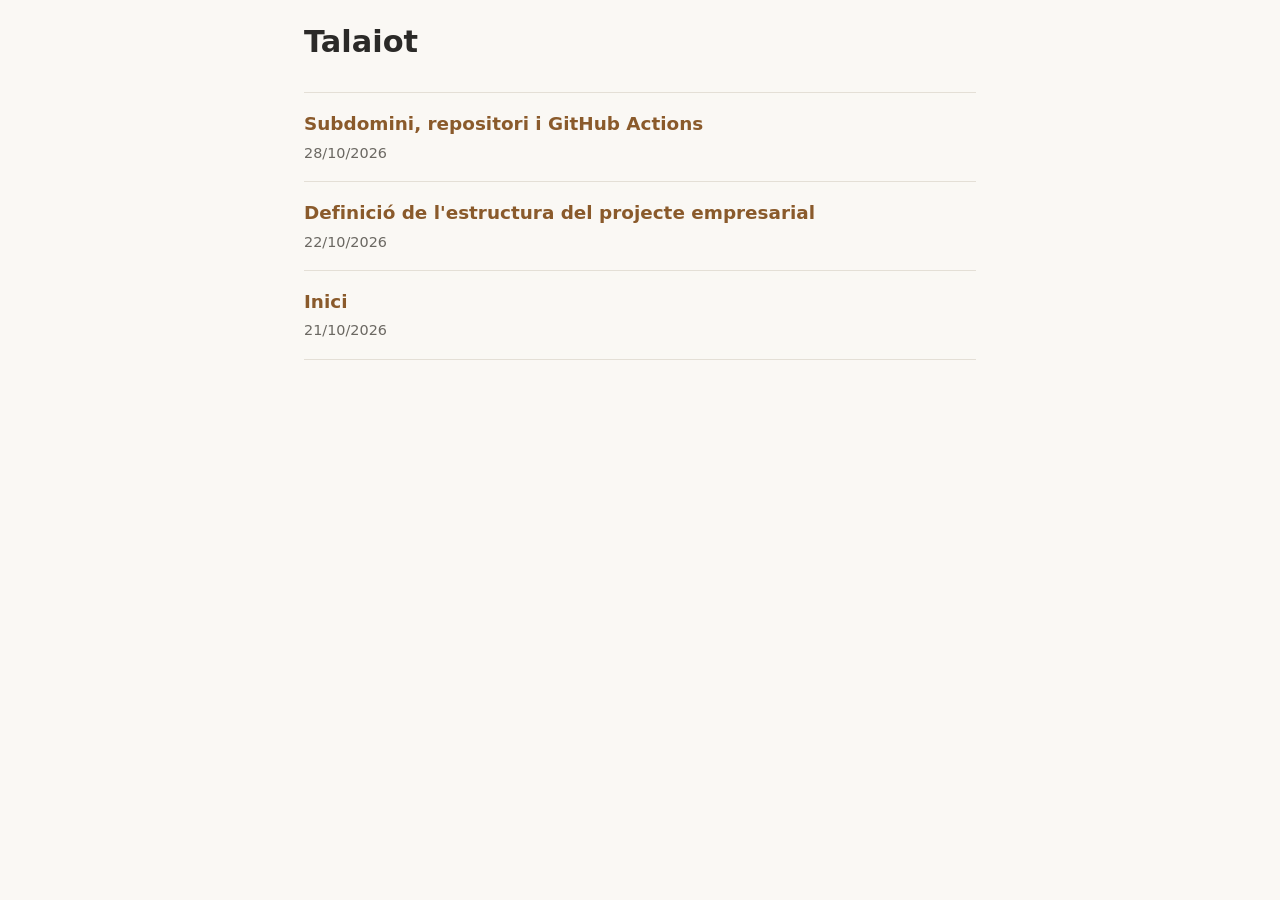
==== index.html @ c41f38fe "Afegeix post del subdomini i GitHub Actions; estils per al blog" ====
<!DOCTYPE html>
<html lang="ca">
<head>
<meta charset="UTF-8">
<meta name="viewport" content="width=device-width, initial-scale=1">
<title>Talaiot - IBEmpren</title>
<link rel="stylesheet" href="blog/style.css">
</head>
<body>
<main class="blog">
<h1>Talaiot</h1>
<ul class="llista-posts">
  <li><a href="blog/2026-10-28-subdomini-github/index.html">Subdomini, repositori i GitHub Actions</a> <small>28/10/2026</small></li>
  <li><a href="blog/2026-10-22-estructura-projecte/index.html">Definició de l&#x27;estructura del projecte empresarial</a> <small>22/10/2026</small></li>
  <li><a href="blog/2026-10-21-inici/index.html">Inici</a> <small>21/10/2026</small></li>
</ul>
</main>
</body>
</html>
---- blog/style.css ----
/* Estils compartits de la pàgina del blog i dels posts. */

:root {
  --fons: #faf8f4;
  --text: #2b2a28;
  --text-suau: #6b6862;
  --accent: #8a5a2b;
  --linia: #e4dfd6;
  --amplada: 42rem;
}

@media (prefers-color-scheme: dark) {
  :root:not([data-theme="light"]) {
    --fons: #1c1b19;
    --text: #ece8e1;
    --text-suau: #a7a197;
    --accent: #d9a46b;
    --linia: #3a3733;
  }
}

:root[data-theme="dark"] {
  --fons: #1c1b19;
  --text: #ece8e1;
  --text-suau: #a7a197;
  --accent: #d9a46b;
  --linia: #3a3733;
}

* {
  box-sizing: border-box;
}

body {
  margin: 0;
  padding: 1rem;
  background: var(--fons);
  color: var(--text);
  font-family: system-ui, -apple-system, "Segoe UI", Roboto, sans-serif;
  line-height: 1.6;
}

main,
.blog {
  max-width: var(--amplada);
  margin: 0 auto;
}

h1 {
  font-size: 1.9rem;
  line-height: 1.2;
  margin: 0.5rem 0 0.25rem;
}

a {
  color: var(--accent);
}

.tornar {
  margin: 1rem 0 2rem;
  font-size: 0.95rem;
}

.data,
small {
  color: var(--text-suau);
  font-size: 0.9rem;
}

.llista-posts {
  list-style: none;
  padding: 0;
  margin: 2rem 0 0;
}

.llista-posts li {
  border-top: 1px solid var(--linia);
  padding: 1rem 0;
}

.llista-posts li:last-child {
  border-bottom: 1px solid var(--linia);
}

.llista-posts a {
  font-size: 1.15rem;
  font-weight: 600;
  text-decoration: none;
}

.llista-posts a:hover {
  text-decoration: underline;
}

.llista-posts small {
  display: block;
  margin-top: 0.2rem;
}

figure {
  margin: 1.5rem 0;
}

figure img {
  display: block;
  width: 100%;
  height: auto;
  border-radius: 6px;
}

figcaption {
  color: var(--text-suau);
  font-size: 0.9rem;
  margin-top: 0.4rem;
}

code {
  background: var(--linia);
  border-radius: 4px;
  padding: 0.1rem 0.35rem;
  font-size: 0.92em;
}

.avis {
  background: var(--linia);
  border-left: 4px solid var(--accent);
  border-radius: 6px;
  padding: 0.8rem 1rem;
  margin: 1.5rem 0;
}

.passos {
  counter-reset: pas;
  list-style: none;
  padding: 0;
}

.passos li {
  counter-increment: pas;
  position: relative;
  padding: 0.6rem 0 0.6rem 2.6rem;
}

.passos li::before {
  content: counter(pas);
  position: absolute;
  left: 0;
  top: 0.5rem;
  width: 1.8rem;
  height: 1.8rem;
  border-radius: 50%;
  background: var(--accent);
  color: var(--fons);
  font-weight: 700;
  text-align: center;
  line-height: 1.8rem;
}
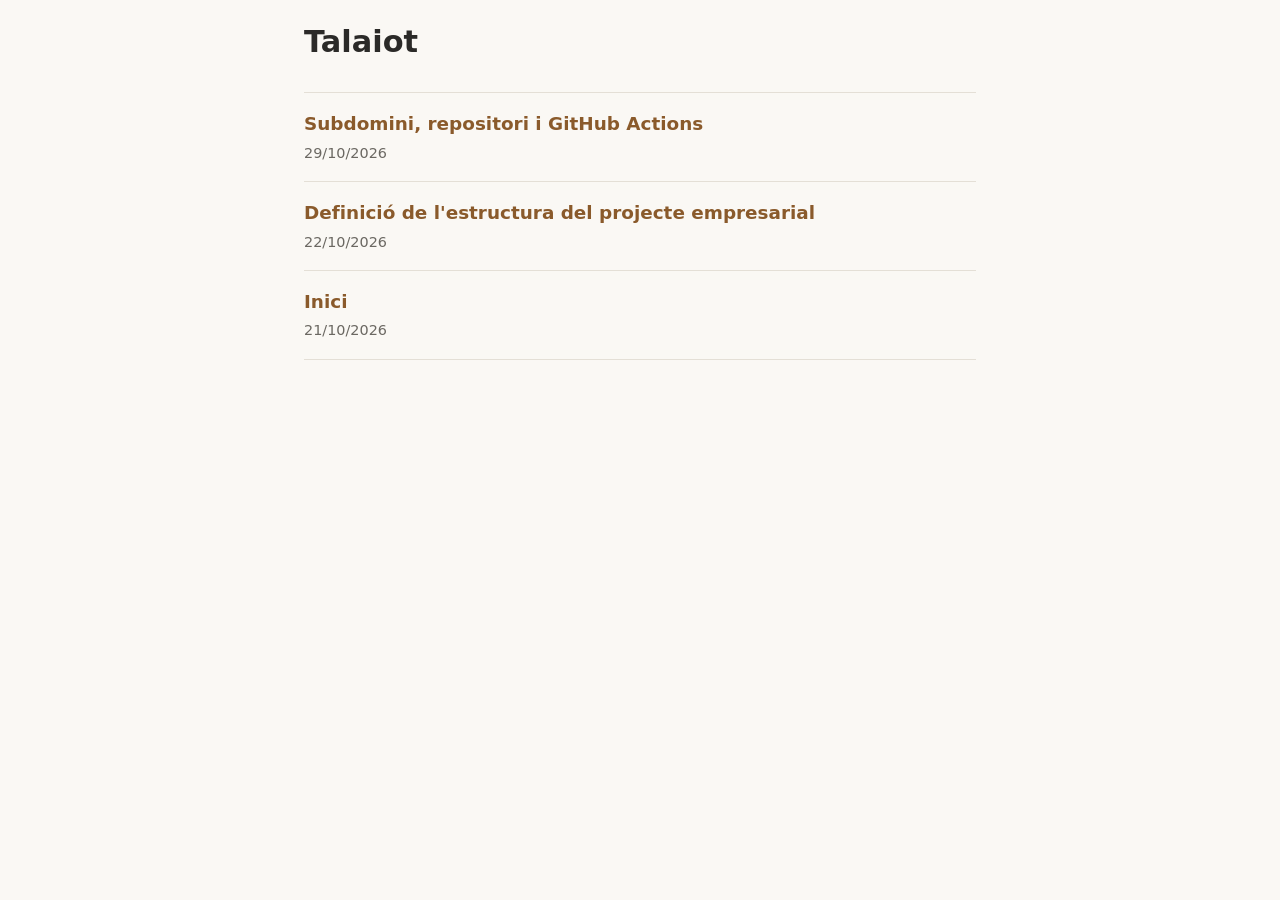
==== commit 716699d2: "Regenera l'índex del blog [skip ci]" ====
--- a/index.html
+++ b/index.html
@@ -10,7 +10,7 @@
 <main class="blog">
 <h1>Talaiot</h1>
 <ul class="llista-posts">
-  <li><a href="blog/2026-10-28-subdomini-github/index.html">Subdomini, repositori i GitHub Actions</a> <small>28/10/2026</small></li>
+  <li><a href="blog/2026-10-28-subdomini-github/index.html">Subdomini, repositori i GitHub Actions</a> <small>29/10/2026</small></li>
   <li><a href="blog/2026-10-22-estructura-projecte/index.html">Definició de l&#x27;estructura del projecte empresarial</a> <small>22/10/2026</small></li>
   <li><a href="blog/2026-10-21-inici/index.html">Inici</a> <small>21/10/2026</small></li>
 </ul>
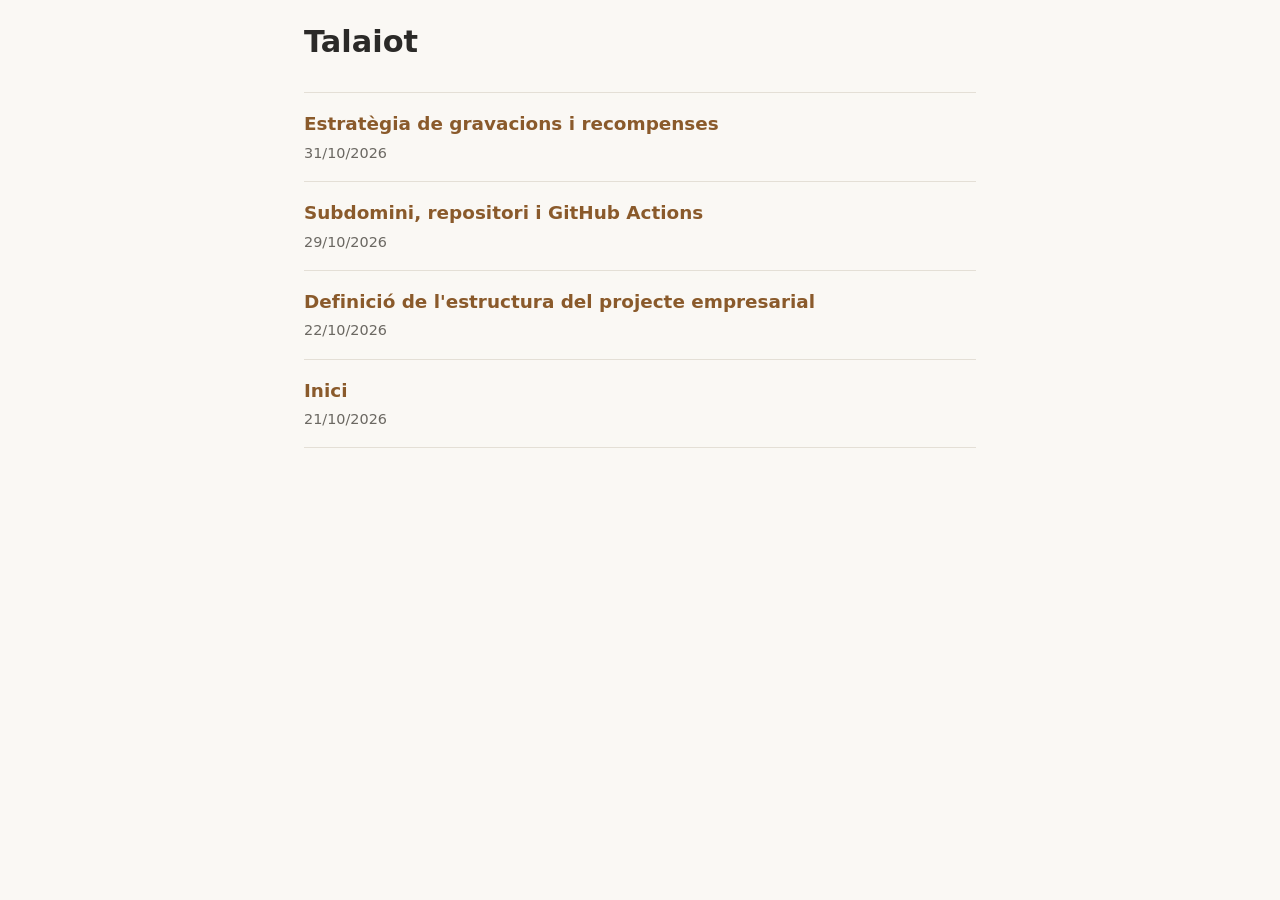
==== commit a9bbc3bd: "nou post" ====
--- a/index.html
+++ b/index.html
@@ -10,6 +10,7 @@
 <main class="blog">
 <h1>Talaiot</h1>
 <ul class="llista-posts">
+  <li><a href="blog/2026-10-31-estrategia-gravacions/index.html">Estratègia de gravacions i recompenses</a> <small>31/10/2026</small></li>
   <li><a href="blog/2026-10-28-subdomini-github/index.html">Subdomini, repositori i GitHub Actions</a> <small>29/10/2026</small></li>
   <li><a href="blog/2026-10-22-estructura-projecte/index.html">Definició de l&#x27;estructura del projecte empresarial</a> <small>22/10/2026</small></li>
   <li><a href="blog/2026-10-21-inici/index.html">Inici</a> <small>21/10/2026</small></li>
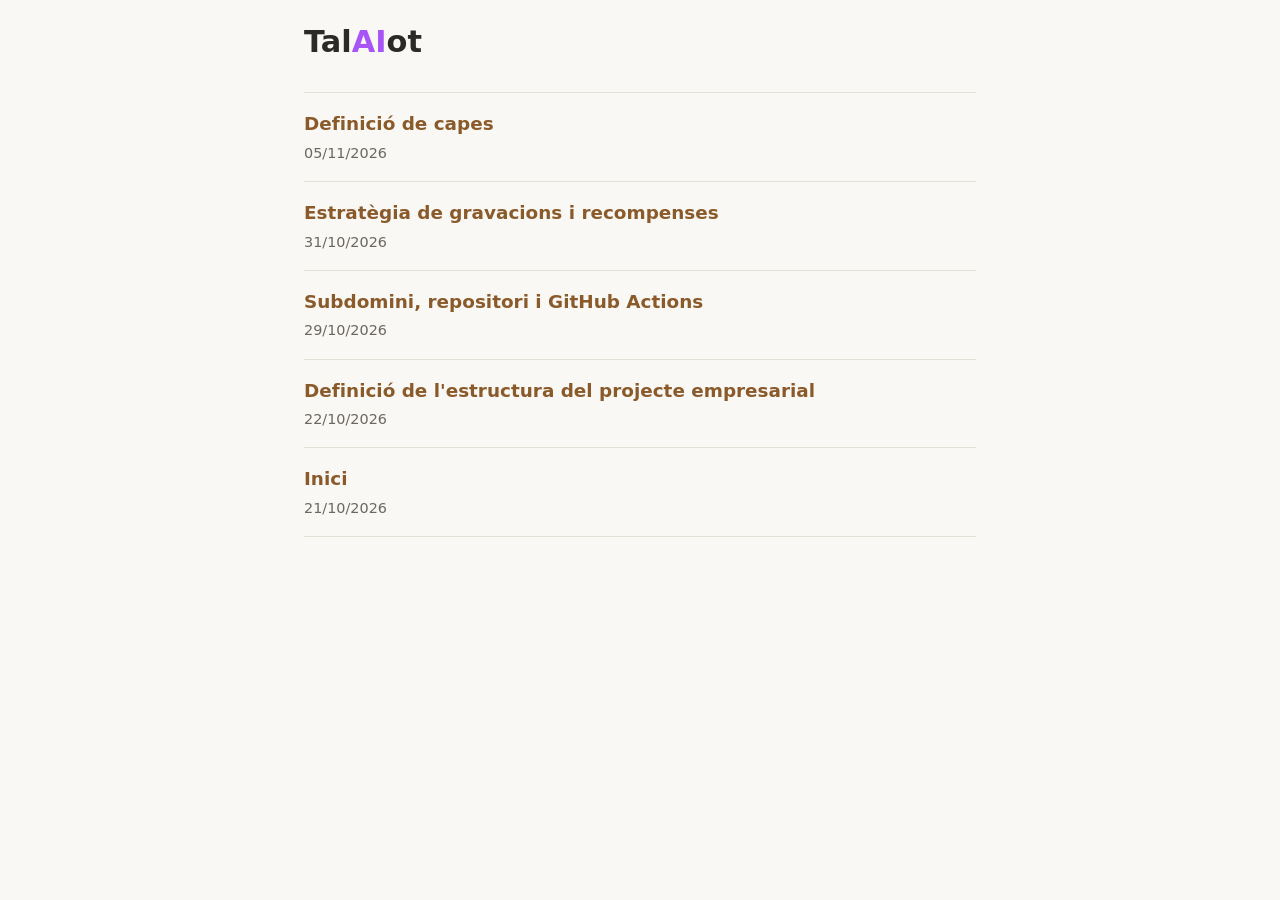
==== commit c2a0e607: "Coses Gemini" ====
--- a/index.html
+++ b/index.html
@@ -3,13 +3,14 @@
 <head>
 <meta charset="UTF-8">
 <meta name="viewport" content="width=device-width, initial-scale=1">
-<title>Talaiot - IBEmpren</title>
+<title>TalAIot - IBEmpren</title>
 <link rel="stylesheet" href="blog/style.css">
 </head>
 <body>
 <main class="blog">
-<h1>Talaiot</h1>
+<h1>Tal<span style="color: #a855f7; font-weight: 800;">AI</span>ot</h1>
 <ul class="llista-posts">
+  <li><a href="blog/2026-11-05-definicio-capes/index.html">Definició de capes</a> <small>05/11/2026</small></li>
   <li><a href="blog/2026-10-31-estrategia-gravacions/index.html">Estratègia de gravacions i recompenses</a> <small>31/10/2026</small></li>
   <li><a href="blog/2026-10-28-subdomini-github/index.html">Subdomini, repositori i GitHub Actions</a> <small>29/10/2026</small></li>
   <li><a href="blog/2026-10-22-estructura-projecte/index.html">Definició de l&#x27;estructura del projecte empresarial</a> <small>22/10/2026</small></li>
--- a/blog/style.css
+++ b/blog/style.css
@@ -121,6 +121,11 @@
   font-size: 0.92em;
 }
 
+.ai {
+  color: #a855f7;
+  font-weight: 800;
+}
+
 .avis {
   background: var(--linia);
   border-left: 4px solid var(--accent);
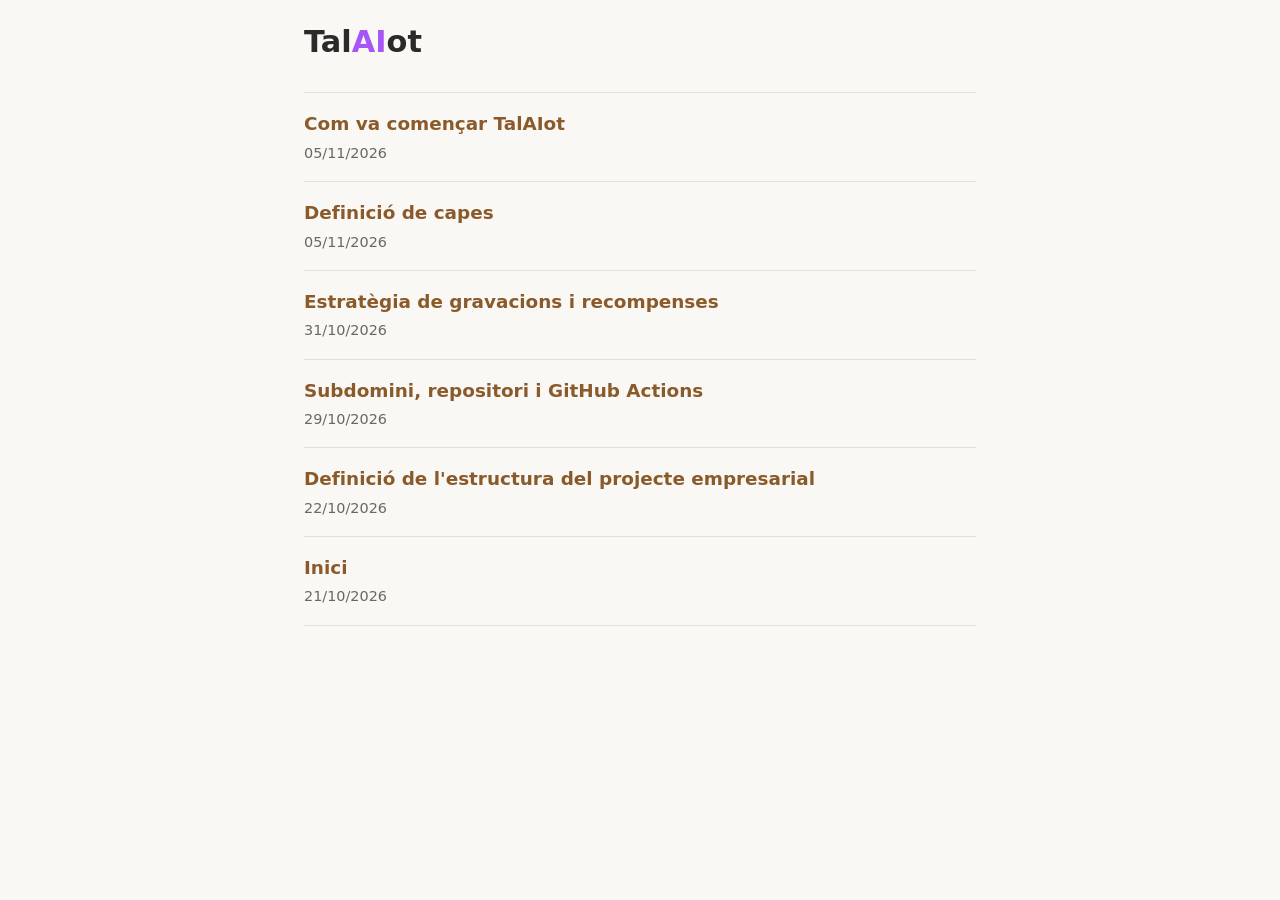
==== commit 57b3d5ad: "Afegeix el post de l'origen de TalAIot i arxiva l'entrevista d'Onda Cero" ====
--- a/index.html
+++ b/index.html
@@ -10,6 +10,7 @@
 <main class="blog">
 <h1>Tal<span style="color: #a855f7; font-weight: 800;">AI</span>ot</h1>
 <ul class="llista-posts">
+  <li><a href="blog/2026-11-05-origen/index.html">Com va començar TalAIot</a> <small>05/11/2026</small></li>
   <li><a href="blog/2026-11-05-definicio-capes/index.html">Definició de capes</a> <small>05/11/2026</small></li>
   <li><a href="blog/2026-10-31-estrategia-gravacions/index.html">Estratègia de gravacions i recompenses</a> <small>31/10/2026</small></li>
   <li><a href="blog/2026-10-28-subdomini-github/index.html">Subdomini, repositori i GitHub Actions</a> <small>29/10/2026</small></li>
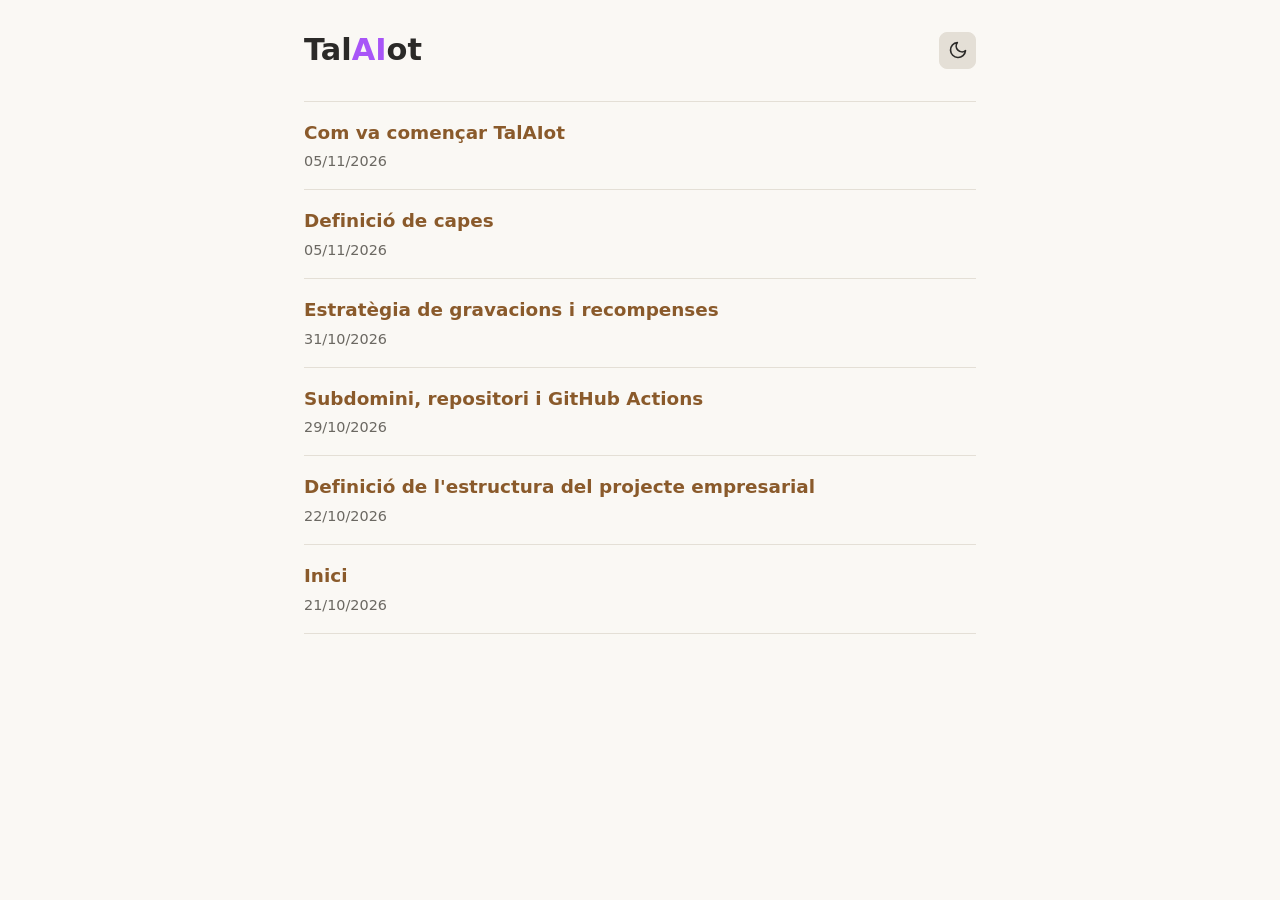
==== commit e8f520b8: "feat: afegir selector i suport complet de mode fosc a totes les pagines" ====
--- a/index.html
+++ b/index.html
@@ -5,10 +5,35 @@
 <meta name="viewport" content="width=device-width, initial-scale=1">
 <title>TalAIot - IBEmpren</title>
 <link rel="stylesheet" href="blog/style.css">
+<script>
+  (function () {
+    const t = localStorage.getItem('theme') || (window.matchMedia('(prefers-color-scheme: dark)').matches ? 'dark' : 'light');
+    document.documentElement.setAttribute('data-theme', t);
+  })();
+</script>
+<script src="blog/theme.js" defer></script>
 </head>
 <body>
 <main class="blog">
+<div class="nav-top">
 <h1>Tal<span style="color: #a855f7; font-weight: 800;">AI</span>ot</h1>
+<button id="theme-toggle" class="theme-toggle" aria-label="Canvia el tema" title="Canvia el tema (clar/fosc)">
+  <svg class="icon-dark" width="18" height="18" viewBox="0 0 24 24" fill="none" stroke="currentColor" stroke-width="2" stroke-linecap="round" stroke-linejoin="round">
+    <path d="M21 12.79A9 9 0 1 1 11.21 3 7 7 0 0 0 21 12.79z"></path>
+  </svg>
+  <svg class="icon-light" width="18" height="18" viewBox="0 0 24 24" fill="none" stroke="currentColor" stroke-width="2" stroke-linecap="round" stroke-linejoin="round">
+    <circle cx="12" cy="12" r="5"></circle>
+    <line x1="12" y1="1" x2="12" y2="3"></line>
+    <line x1="12" y1="21" x2="12" y2="23"></line>
+    <line x1="4.22" y1="4.22" x2="5.64" y2="5.64"></line>
+    <line x1="18.36" y1="18.36" x2="19.78" y2="19.78"></line>
+    <line x1="1" y1="12" x2="3" y2="12"></line>
+    <line x1="21" y1="12" x2="23" y2="12"></line>
+    <line x1="4.22" y1="19.78" x2="5.64" y2="18.36"></line>
+    <line x1="18.36" y1="5.64" x2="19.78" y2="4.22"></line>
+  </svg>
+</button>
+</div>
 <ul class="llista-posts">
   <li><a href="blog/2026-11-05-origen/index.html">Com va començar TalAIot</a> <small>05/11/2026</small></li>
   <li><a href="blog/2026-11-05-definicio-capes/index.html">Definició de capes</a> <small>05/11/2026</small></li>
--- a/blog/style.css
+++ b/blog/style.css
@@ -7,6 +7,14 @@
   --accent: #8a5a2b;
   --linia: #e4dfd6;
   --amplada: 42rem;
+}
+
+:root[data-theme="light"] {
+  --fons: #faf8f4;
+  --text: #2b2a28;
+  --text-suau: #6b6862;
+  --accent: #8a5a2b;
+  --linia: #e4dfd6;
 }
 
 @media (prefers-color-scheme: dark) {
@@ -56,9 +64,77 @@
   color: var(--accent);
 }
 
+.nav-top {
+  display: flex;
+  justify-content: space-between;
+  align-items: center;
+  margin: 1rem 0 1.5rem;
+}
+
+.nav-top .tornar,
+.nav-top h1 {
+  margin: 0;
+}
+
 .tornar {
   margin: 1rem 0 2rem;
   font-size: 0.95rem;
+}
+
+.theme-toggle {
+  background: var(--linia);
+  border: 1px solid var(--linia);
+  color: var(--text);
+  border-radius: 8px;
+  width: 2.3rem;
+  height: 2.3rem;
+  padding: 0;
+  cursor: pointer;
+  display: inline-flex;
+  align-items: center;
+  justify-content: center;
+  transition: background 0.2s, border-color 0.2s, transform 0.15s;
+}
+
+.theme-toggle:hover {
+  border-color: var(--accent);
+  transform: scale(1.05);
+}
+
+.theme-toggle:active {
+  transform: scale(0.95);
+}
+
+.theme-toggle svg {
+  width: 1.25rem;
+  height: 1.25rem;
+  stroke: var(--text);
+}
+
+:root:not([data-theme="dark"]) .theme-toggle .icon-light {
+  display: none;
+}
+
+:root:not([data-theme="dark"]) .theme-toggle .icon-dark {
+  display: block;
+}
+
+:root[data-theme="dark"] .theme-toggle .icon-dark {
+  display: none;
+}
+
+:root[data-theme="dark"] .theme-toggle .icon-light {
+  display: block;
+}
+
+@media (prefers-color-scheme: dark) {
+  :root:not([data-theme="light"]):not([data-theme="dark"]) .theme-toggle .icon-dark {
+    display: none;
+  }
+
+  :root:not([data-theme="light"]):not([data-theme="dark"]) .theme-toggle .icon-light {
+    display: block;
+  }
 }
 
 .data,
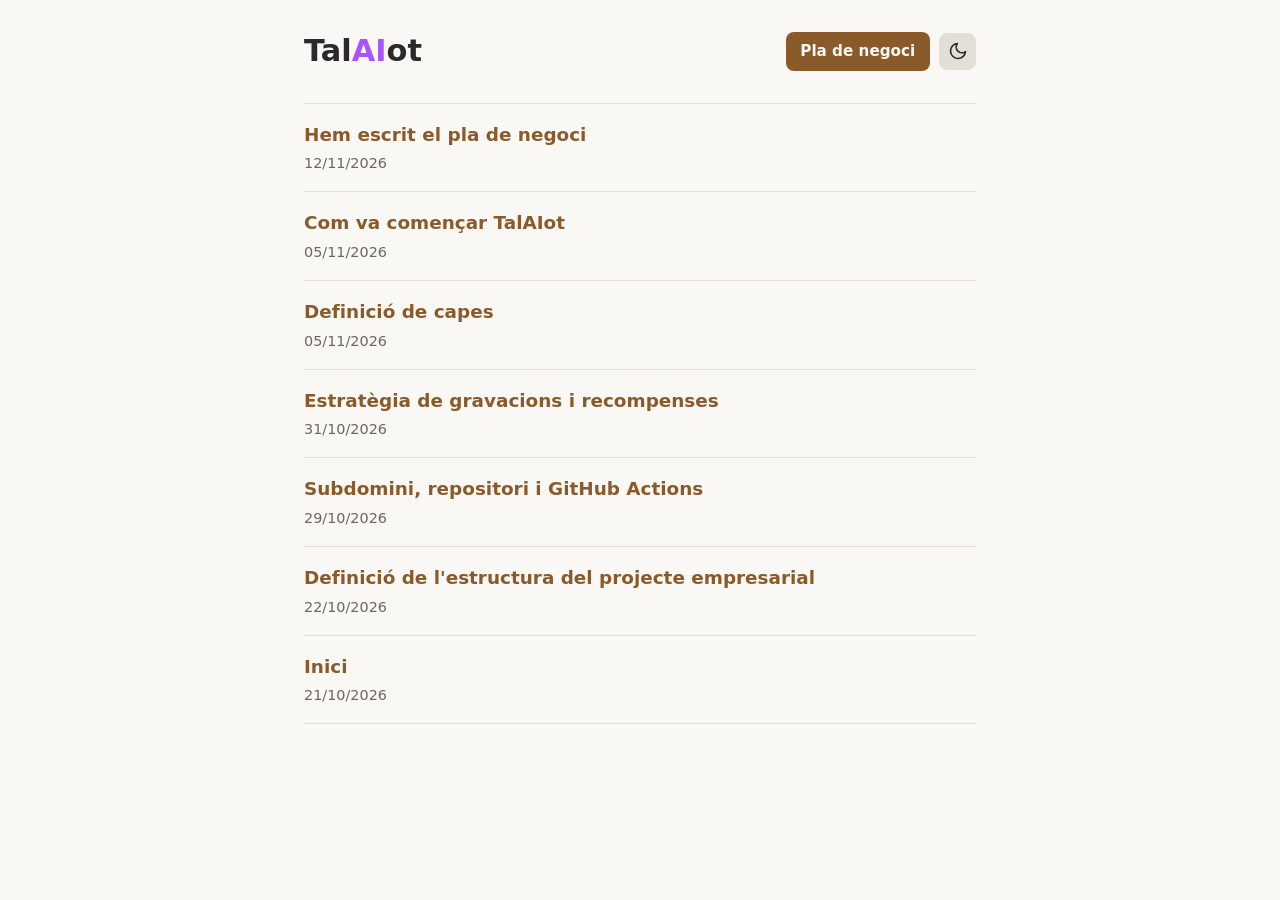
==== commit 5290e050: "Afegeix el post del pla de negoci, la pàgina /pla-de-negoci/ i un botó permanent a la capçalera de l" ====
--- a/index.html
+++ b/index.html
@@ -17,6 +17,8 @@
 <main class="blog">
 <div class="nav-top">
 <h1>Tal<span style="color: #a855f7; font-weight: 800;">AI</span>ot</h1>
+<div class="nav-accions">
+<a class="boto-pla" href="pla-de-negoci/index.html">Pla de negoci</a>
 <button id="theme-toggle" class="theme-toggle" aria-label="Canvia el tema" title="Canvia el tema (clar/fosc)">
   <svg class="icon-dark" width="18" height="18" viewBox="0 0 24 24" fill="none" stroke="currentColor" stroke-width="2" stroke-linecap="round" stroke-linejoin="round">
     <path d="M21 12.79A9 9 0 1 1 11.21 3 7 7 0 0 0 21 12.79z"></path>
@@ -34,7 +36,9 @@
   </svg>
 </button>
 </div>
+</div>
 <ul class="llista-posts">
+  <li><a href="blog/2026-11-12-pla-de-negoci/index.html">Hem escrit el pla de negoci</a> <small>12/11/2026</small></li>
   <li><a href="blog/2026-11-05-origen/index.html">Com va començar TalAIot</a> <small>05/11/2026</small></li>
   <li><a href="blog/2026-11-05-definicio-capes/index.html">Definició de capes</a> <small>05/11/2026</small></li>
   <li><a href="blog/2026-10-31-estrategia-gravacions/index.html">Estratègia de gravacions i recompenses</a> <small>31/10/2026</small></li>
--- a/blog/style.css
+++ b/blog/style.css
@@ -236,3 +236,24 @@
   text-align: center;
   line-height: 1.8rem;
 }
+
+.nav-accions {
+  display: flex;
+  align-items: center;
+  gap: 0.6rem;
+}
+
+.boto-pla {
+  display: inline-block;
+  background: var(--accent);
+  color: var(--fons);
+  text-decoration: none;
+  font-weight: 600;
+  font-size: 0.95rem;
+  padding: 0.45rem 0.9rem;
+  border-radius: 8px;
+}
+
+.boto-pla:hover {
+  opacity: 0.85;
+}
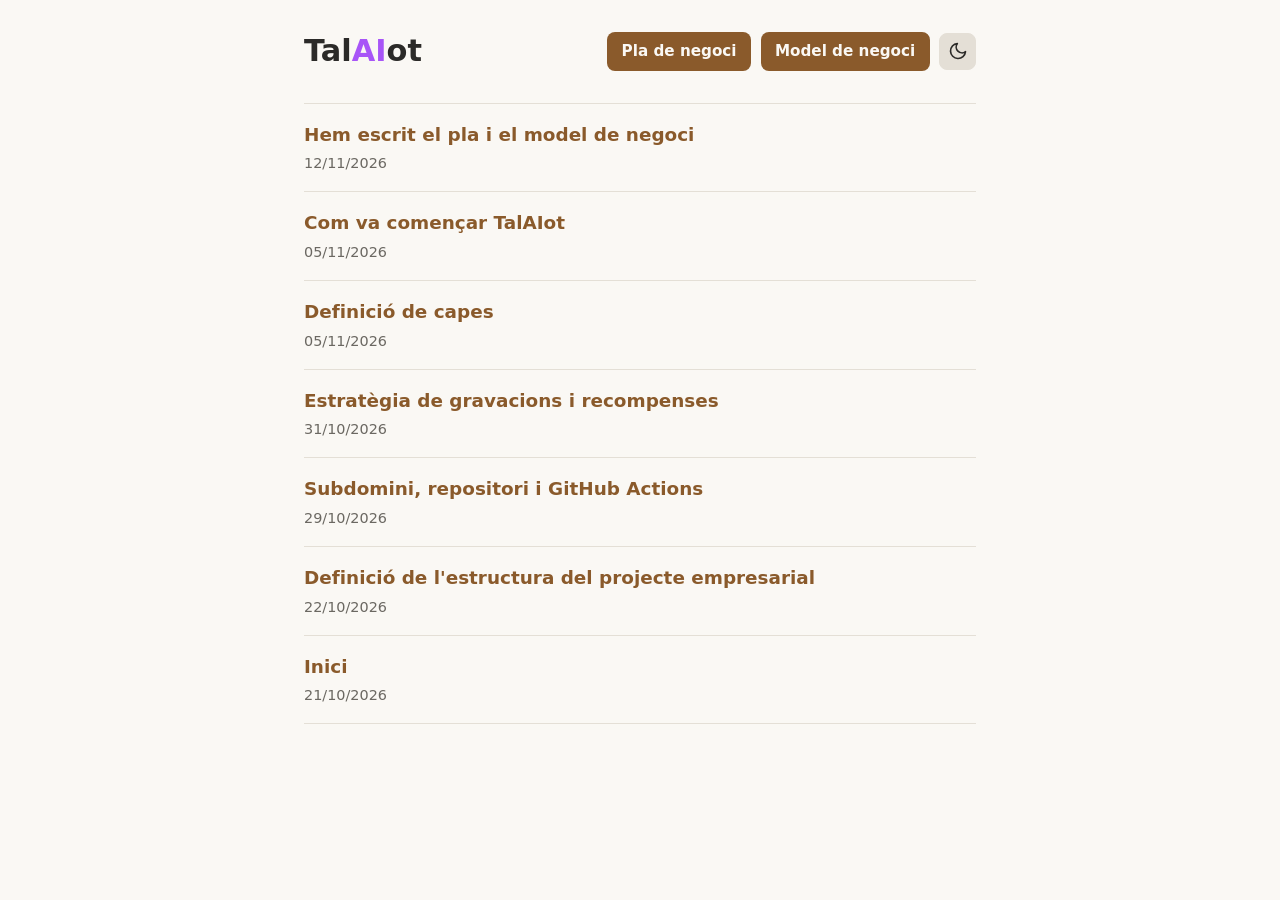
==== commit 482d39aa: "Afegeix el model de negoci (Canvas visual) i el seu botó permanent a la capçalera i al post Co-Autho" ====
--- a/index.html
+++ b/index.html
@@ -19,6 +19,7 @@
 <h1>Tal<span style="color: #a855f7; font-weight: 800;">AI</span>ot</h1>
 <div class="nav-accions">
 <a class="boto-pla" href="pla-de-negoci/index.html">Pla de negoci</a>
+<a class="boto-pla" href="model-de-negoci/index.html">Model de negoci</a>
 <button id="theme-toggle" class="theme-toggle" aria-label="Canvia el tema" title="Canvia el tema (clar/fosc)">
   <svg class="icon-dark" width="18" height="18" viewBox="0 0 24 24" fill="none" stroke="currentColor" stroke-width="2" stroke-linecap="round" stroke-linejoin="round">
     <path d="M21 12.79A9 9 0 1 1 11.21 3 7 7 0 0 0 21 12.79z"></path>
@@ -38,7 +39,7 @@
 </div>
 </div>
 <ul class="llista-posts">
-  <li><a href="blog/2026-11-12-pla-de-negoci/index.html">Hem escrit el pla de negoci</a> <small>12/11/2026</small></li>
+  <li><a href="blog/2026-11-12-pla-de-negoci/index.html">Hem escrit el pla i el model de negoci</a> <small>12/11/2026</small></li>
   <li><a href="blog/2026-11-05-origen/index.html">Com va començar TalAIot</a> <small>05/11/2026</small></li>
   <li><a href="blog/2026-11-05-definicio-capes/index.html">Definició de capes</a> <small>05/11/2026</small></li>
   <li><a href="blog/2026-10-31-estrategia-gravacions/index.html">Estratègia de gravacions i recompenses</a> <small>31/10/2026</small></li>
--- a/blog/style.css
+++ b/blog/style.css
@@ -257,3 +257,14 @@
 .boto-pla:hover {
   opacity: 0.85;
 }
+
+.botons-pla {
+  display: flex;
+  flex-wrap: wrap;
+  gap: 0.6rem;
+}
+
+.nav-accions {
+  flex-wrap: wrap;
+  justify-content: flex-end;
+}
